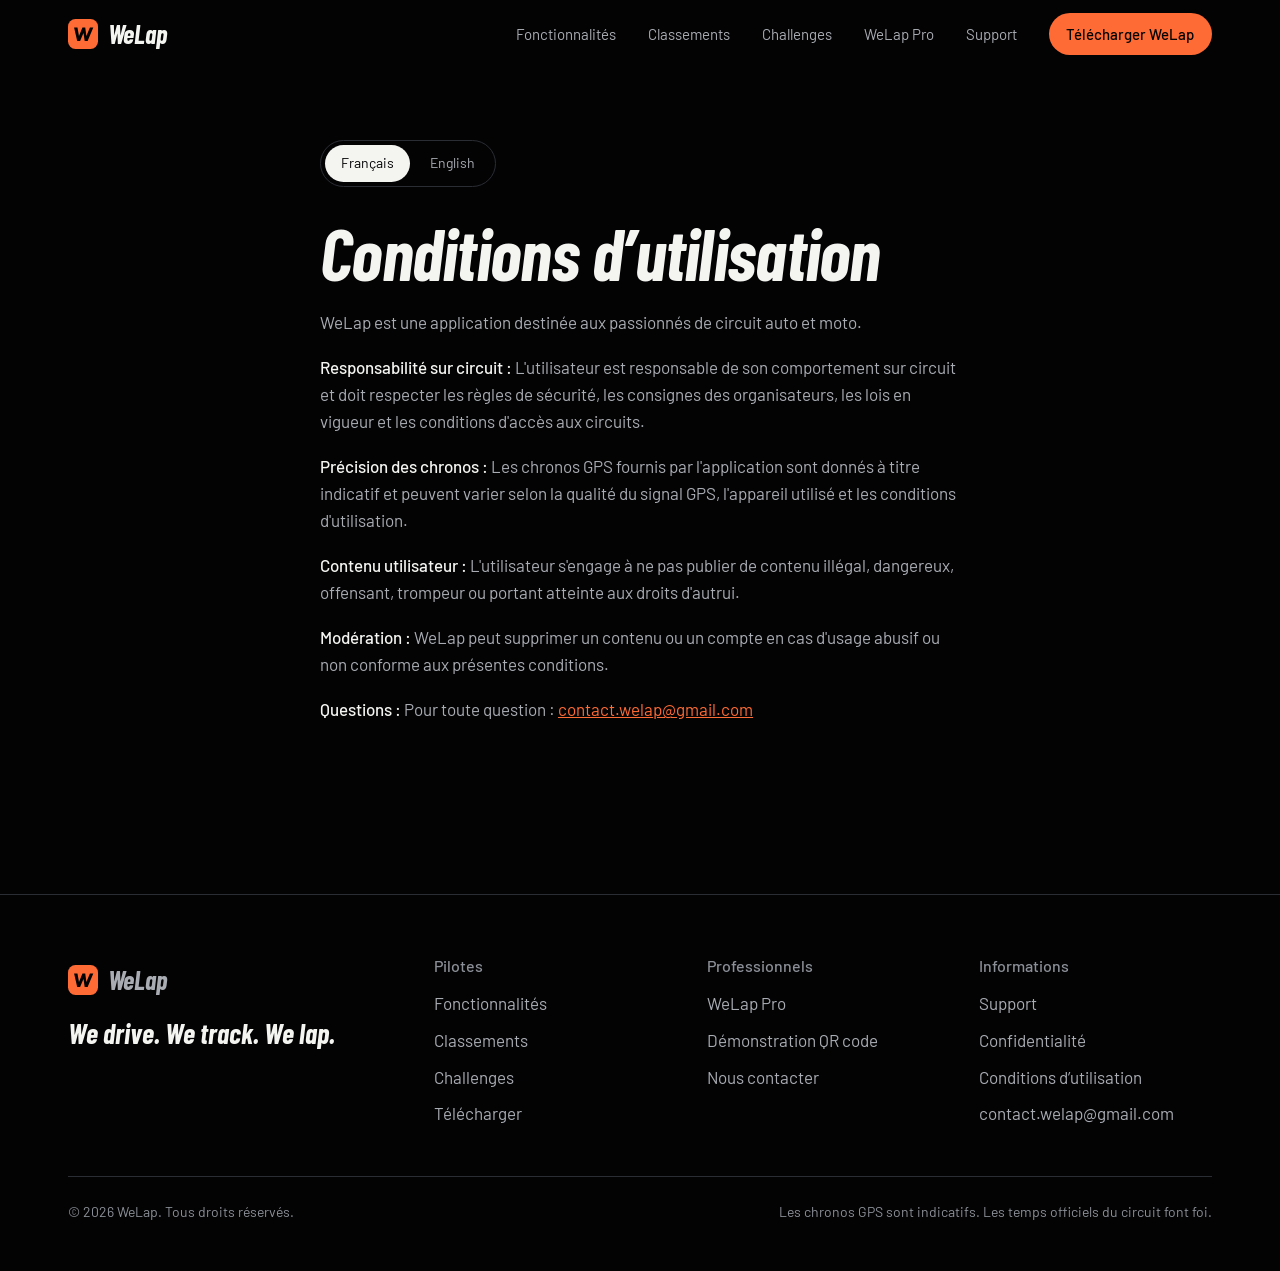
==== conditions/index.html @ 2ea68928 "Publish final WeLap website" ====
<!DOCTYPE html>
<html lang="fr">
<head>
<meta charset="utf-8">
<meta name="viewport" content="width=device-width, initial-scale=1, viewport-fit=cover">
<title>Conditions d’utilisation — WeLap</title>
<meta name="description" content="Conditions d’utilisation de l’application WeLap : responsabilité sur circuit, précision des chronos GPS, contenu utilisateur et modération.">
<link rel="canonical" href="https://welap.vercel.app/conditions/">
<meta name="theme-color" content="#030304">
<meta name="color-scheme" content="dark">
<meta name="robots" content="index, follow">
<meta property="og:type" content="website">
<meta property="og:site_name" content="WeLap">
<meta property="og:locale" content="fr_FR">
<meta property="og:title" content="Conditions d’utilisation — WeLap">
<meta property="og:description" content="Conditions d’utilisation de l’application WeLap : responsabilité sur circuit, précision des chronos GPS, contenu utilisateur et modération.">
<meta property="og:url" content="https://welap.vercel.app/conditions/">
<meta property="og:image" content="https://welap.vercel.app/assets/img/og-image.png">
<meta property="og:image:width" content="1200">
<meta property="og:image:height" content="630">
<meta property="og:image:alt" content="WeLap — Chaque tour compte.">
<meta name="twitter:card" content="summary_large_image">
<meta name="twitter:title" content="Conditions d’utilisation — WeLap">
<meta name="twitter:description" content="Conditions d’utilisation de l’application WeLap : responsabilité sur circuit, précision des chronos GPS, contenu utilisateur et modération.">
<meta name="twitter:image" content="https://welap.vercel.app/assets/img/og-image.png">
<link rel="icon" href="/favicon.svg" type="image/svg+xml">
<link rel="icon" href="/favicon-32.png" sizes="32x32" type="image/png">
<link rel="apple-touch-icon" href="/apple-touch-icon.png">
<link rel="manifest" href="/site.webmanifest">
<link rel="preload" href="/assets/fonts/BarlowCondensed-BoldItalic.woff2" as="font" type="font/woff2" crossorigin>
<link rel="preload" href="/assets/fonts/Barlow-Regular.woff2" as="font" type="font/woff2" crossorigin>
<link rel="stylesheet" href="/assets/css/site.css">
<script src="/assets/js/site.js" defer></script>

</head>
<body>
<a class="skip-link" href="#contenu">Aller au contenu</a>
<header class="nav">
  <div class="wrap nav__inner">
    <a class="logo" href="/" aria-label="WeLap, accueil"><svg viewBox="0 0 32 32" aria-hidden="true"><rect width="32" height="32" rx="8" fill="#ff6b35"/><path d="M6.5 9h3.6l1.6 9.2L15.4 9h3l1.2 9.2L23.4 9H27l-6.1 14.5h-3.1l-1.3-8.6-3.6 8.6H9.8z" fill="#030304"/></svg><span>WeLap</span></a>
    <button class="nav__toggle" type="button" aria-expanded="false" aria-controls="menu" aria-label="Ouvrir le menu"><span></span><span></span></button>
    <nav class="nav__menu" id="menu" aria-label="Navigation principale">
      <ul class="nav__links">
        <li><a href="/#fonctionnalites">Fonctionnalités</a></li>
        <li><a href="/#classements">Classements</a></li>
        <li><a href="/#challenges">Challenges</a></li>
        <li><a href="/pro/">WeLap Pro</a></li>
        <li><a href="/support/">Support</a></li>
      </ul>
      <a class="btn btn--primary nav__cta" href="/#telecharger">Télécharger WeLap</a>
    </nav>
  </div>
</header>
<main id="contenu" class="doc">
  <div class="wrap doc__inner">
    <div class="lang-switch" role="group" aria-label="Langue"><button type="button" data-set-lang="fr" aria-pressed="true">Français</button><button type="button" data-set-lang="en" aria-pressed="false">English</button></div>
    <div data-lang-block="fr">
      <h1>Conditions d’utilisation</h1>
      
      <p>WeLap est une application destinée aux passionnés de circuit auto et moto.</p>

                    <p><strong>Responsabilité sur circuit :</strong> L'utilisateur est responsable de son comportement sur circuit et doit respecter les règles de sécurité, les consignes des organisateurs, les lois en vigueur et les conditions d'accès aux circuits.</p>

                    <p><strong>Précision des chronos :</strong> Les chronos GPS fournis par l'application sont donnés à titre indicatif et peuvent varier selon la qualité du signal GPS, l'appareil utilisé et les conditions d'utilisation.</p>

                    <p><strong>Contenu utilisateur :</strong> L'utilisateur s'engage à ne pas publier de contenu illégal, dangereux, offensant, trompeur ou portant atteinte aux droits d'autrui.</p>

                    <p><strong>Modération :</strong> WeLap peut supprimer un contenu ou un compte en cas d'usage abusif ou non conforme aux présentes conditions.</p>

                    <p><strong>Questions :</strong> Pour toute question : <a href="mailto:contact.welap@gmail.com">contact.welap@gmail.com</a></p>
    </div>
    <div data-lang-block="en" hidden lang="en">
      <h1>Terms of Service</h1>
      
      <p>WeLap is a mobile application designed for car and motorcycle circuit enthusiasts.</p>

                    <h2>User Responsibility</h2>
                    <p><strong>Circuit Safety:</strong> You are solely responsible for your behavior at circuits and events. You must comply with all safety regulations, follow circuit officials' instructions, operate your vehicle safely and responsibly, comply with applicable laws, and respect each circuit's terms and conditions.</p>

                    <h2>GPS Lap Times Disclaimer</h2>
                    <p><strong>GPS Accuracy:</strong> GPS lap times provided by WeLap are for informational purposes only. Lap times may vary due to GPS signal quality, device differences, environmental factors, and app settings. WeLap does not guarantee accuracy. Official circuit times take precedence over WeLap recordings.</p>

                    <h2>User-Generated Content</h2>
                    <p>You are responsible for all content you upload, share, or post through WeLap. You agree not to post illegal, dangerous, offensive, misleading, or infringing content. When you post content, you grant WeLap a license to use, display, and distribute that content within the App.</p>

                    <h2>Content Moderation</h2>
                    <p>WeLap reserves the right to monitor, review, moderate, delete, or restrict access to user-generated content at any time without prior notice.</p>

                    <h2>Account Suspension and Termination</h2>
                    <p>We may suspend or terminate your account if you violate these Terms, engage in abusive behavior, post inappropriate content, attempt unauthorized access, or use the App fraudulently.</p>

                    <h2>Limitation of Liability</h2>
                    <p>To the fullest extent permitted by law, WeLap shall not be liable for injuries, accidents, damages from app use, circuit activities, loss of data, service interruptions, or technical failures.</p>

                    <h2>Changes to Terms</h2>
                    <p>We may update these Terms at any time. Continued use of the App signifies acceptance of new terms.</p>

                    <h2>Contact</h2>
                    <p>For questions about these Terms, contact us at <a href="mailto:contact.welap@gmail.com">contact.welap@gmail.com</a></p>
                
    </div>
  </div>
</main>
<footer class="footer">
  <div class="wrap">
    <div class="footer__grid">
      <div>
        <a class="logo" href="/" aria-label="WeLap, accueil"><svg viewBox="0 0 32 32" aria-hidden="true"><rect width="32" height="32" rx="8" fill="#ff6b35"/><path d="M6.5 9h3.6l1.6 9.2L15.4 9h3l1.2 9.2L23.4 9H27l-6.1 14.5h-3.1l-1.3-8.6-3.6 8.6H9.8z" fill="#030304"/></svg><span>WeLap</span></a>
        <p class="footer__motto">We drive. We track. We lap.</p>
      </div>
      <div>
        <h2>Pilotes</h2>
        <ul>
          <li><a href="/#fonctionnalites">Fonctionnalités</a></li>
          <li><a href="/#classements">Classements</a></li>
          <li><a href="/#challenges">Challenges</a></li>
          <li><a href="/#telecharger">Télécharger</a></li>
        </ul>
      </div>
      <div>
        <h2>Professionnels</h2>
        <ul>
          <li><a href="/pro/">WeLap Pro</a></li>
          <li><a href="/pro/#demo">Démonstration QR code</a></li>
          <li><a href="mailto:contact.welap@gmail.com?subject=WeLap%20Pro">Nous contacter</a></li>
        </ul>
      </div>
      <div>
        <h2>Informations</h2>
        <ul>
          <li><a href="/support/">Support</a></li>
          <li><a href="/confidentialite/">Confidentialité</a></li>
          <li><a href="/conditions/">Conditions d’utilisation</a></li>
          <li><a href="mailto:contact.welap@gmail.com">contact.welap@gmail.com</a></li>
        </ul>
      </div>
    </div>
    <div class="footer__bottom small">
      <span>© <span data-year>2026</span> WeLap. Tous droits réservés.</span>
      <span>Les chronos GPS sont indicatifs. Les temps officiels du circuit font foi.</span>
    </div>
  </div>
</footer>
</body>
</html>
---- assets/css/site.css ----
/* ==========================================================================
   WeLap — design system
   Palette : asphalte / anthracite / orange WeLap / blanc
   Typo    : Barlow Condensed (titres, données) + Barlow (texte)
   ========================================================================== */

@font-face { font-family: "Barlow Condensed"; src: url("/assets/fonts/BarlowCondensed-BoldItalic.woff2") format("woff2"); font-weight: 700; font-style: italic; font-display: swap; }
@font-face { font-family: "Barlow Condensed"; src: url("/assets/fonts/BarlowCondensed-SemiBold.woff2") format("woff2"); font-weight: 600; font-style: normal; font-display: swap; }
@font-face { font-family: "Barlow"; src: url("/assets/fonts/Barlow-Regular.woff2") format("woff2"); font-weight: 400; font-style: normal; font-display: swap; }
@font-face { font-family: "Barlow"; src: url("/assets/fonts/Barlow-Medium.woff2") format("woff2"); font-weight: 500; font-style: normal; font-display: swap; }

:root {
  /* Couleurs */
  --c-black: #030304;
  --c-anthracite: #121316;
  --c-graphite: #1b1d21;
  --c-line: #2a2d33;
  --c-orange: #ff6b35;
  --c-orange-soft: rgba(255, 107, 53, 0.14);
  --c-orange-glow: rgba(255, 107, 53, 0.35);
  --c-white: #f4f4f1;
  --c-grey: #a9acb3;
  --c-grey-2: #8b8f97;
  --c-green: #3ddc84;

  /* Typo */
  --f-display: "Barlow Condensed", "Arial Narrow", "Helvetica Neue", Arial, sans-serif;
  --f-body: "Barlow", -apple-system, BlinkMacSystemFont, "Segoe UI", Roboto, sans-serif;

  --t-hero: clamp(3.4rem, 8.6vw, 7.25rem);
  --t-h2: clamp(2.5rem, 6.5vw, 5rem);
  --t-h3: clamp(1.5rem, 2.6vw, 2rem);
  --t-lead: clamp(1.125rem, 1.6vw, 1.375rem);
  --t-body: 1.0625rem;
  --t-small: 0.875rem;

  /* Espacements */
  --gutter: clamp(1.25rem, 4vw, 3rem);
  --section-y: clamp(5rem, 12vw, 10rem);
  --max: 1240px;
  --measure: 38rem;

  /* Formes */
  --r-sm: 6px;
  --r-md: 14px;
  --r-lg: 28px;
  --r-phone: 44px;

  --ease-out: cubic-bezier(0.16, 1, 0.3, 1);
  --nav-h: 68px;
}

/* ---------- Base ---------- */
*, *::before, *::after { box-sizing: border-box; }
* { margin: 0; }
html { -webkit-text-size-adjust: 100%; scroll-padding-top: calc(var(--nav-h) + 1rem); }
@media (prefers-reduced-motion: no-preference) { html { scroll-behavior: smooth; } }
body {
  background: var(--c-black);
  color: var(--c-white);
  font-family: var(--f-body);
  font-size: var(--t-body);
  line-height: 1.6;
  -webkit-font-smoothing: antialiased;
  overflow-x: hidden;
  text-rendering: optimizeLegibility;
}
img, svg { display: block; max-width: 100%; }
a { color: inherit; }
button { font: inherit; color: inherit; background: none; border: 0; cursor: pointer; }
:focus-visible { outline: 2px solid var(--c-orange); outline-offset: 3px; border-radius: 4px; }
::selection { background: var(--c-orange); color: var(--c-black); }

.skip-link {
  position: absolute; left: 1rem; top: -4rem; z-index: 200;
  background: var(--c-orange); color: var(--c-black); padding: .75rem 1rem; border-radius: var(--r-sm);
  font-weight: 500; text-decoration: none;
}
.skip-link:focus { top: 1rem; }
.sr-only { position: absolute; width: 1px; height: 1px; padding: 0; margin: -1px; overflow: hidden; clip: rect(0,0,0,0); white-space: nowrap; border: 0; }

.wrap { width: 100%; max-width: var(--max); margin-inline: auto; padding-inline: var(--gutter); }
.section { padding-block: var(--section-y); position: relative; }
.section--tight { padding-block: calc(var(--section-y) * .6); }
.section--anth { background: var(--c-anthracite); }

/* ---------- Typographie ---------- */
.display, h1, h2 {
  font-family: var(--f-display);
  font-weight: 700;
  font-style: italic;
  line-height: .92;
  letter-spacing: -0.01em;
  text-wrap: balance;
}
h1 { font-size: var(--t-hero); }
h2 { font-size: var(--t-h2); }
h3 { font-family: var(--f-display); font-weight: 600; font-size: var(--t-h3); line-height: 1.1; letter-spacing: .005em; }
.lead { font-size: var(--t-lead); color: var(--c-grey); line-height: 1.5; max-width: var(--measure); }
.muted { color: var(--c-grey); }
.small { font-size: var(--t-small); color: var(--c-grey-2); }
.num { font-family: var(--f-display); font-weight: 600; font-variant-numeric: tabular-nums; letter-spacing: .01em; }
.orange { color: var(--c-orange); }
.section-head { max-width: 46rem; margin-bottom: clamp(2.5rem, 6vw, 4.5rem); }
.section-head h2 + .lead { margin-top: 1.5rem; }
.kicker { font-family: var(--f-display); font-weight: 600; font-size: 1.125rem; color: var(--c-orange); margin-bottom: 1rem; letter-spacing: .02em; }

/* ---------- Statuts (honnêteté produit) ---------- */
.status {
  display: inline-flex; align-items: center; gap: .45rem;
  font-size: .8125rem; font-weight: 500; line-height: 1;
  padding: .45rem .7rem; border-radius: 999px;
  border: 1px solid var(--c-line); color: var(--c-grey); background: rgba(255,255,255,.02);
  white-space: nowrap;
}
.status::before { content: ""; width: 6px; height: 6px; border-radius: 50%; background: currentColor; }
.status--live { color: var(--c-green); border-color: rgba(61,220,132,.3); }
.status--dev { color: var(--c-orange); border-color: rgba(255,107,53,.35); }
.status--concept { color: #c9b8ff; border-color: rgba(201,184,255,.3); }
.status--demo { color: var(--c-grey); }

/* ---------- Boutons ---------- */
.btn {
  display: inline-flex; align-items: center; justify-content: center; gap: .6rem;
  min-height: 52px; padding: 0 1.5rem; border-radius: 999px;
  font-weight: 500; font-size: 1rem; text-decoration: none; white-space: nowrap;
  transition: transform .25s var(--ease-out), background-color .25s, border-color .25s, color .25s;
}
.btn:active { transform: scale(.97); }
.btn--primary { background: var(--c-orange); color: var(--c-black); }
.btn--primary:hover { background: #ff8254; }
.btn--ghost { border: 1px solid rgba(244,244,241,.25); color: var(--c-white); }
.btn--ghost:hover { border-color: var(--c-white); }
.btn-row { display: flex; flex-wrap: wrap; gap: .75rem; }

/* Badges stores */
.stores { display: flex; flex-wrap: wrap; gap: .75rem; }
.store {
  display: inline-flex; align-items: center; gap: .7rem;
  min-height: 56px; padding: 0 1.25rem 0 1rem; border-radius: 14px;
  background: var(--c-white); color: var(--c-black); text-decoration: none;
  transition: transform .25s var(--ease-out), opacity .25s;
}
.store:hover { transform: translateY(-2px); }
.store svg { width: 24px; height: 24px; flex: none; }
.store span { display: flex; flex-direction: column; line-height: 1.1; }
.store small { font-size: .6875rem; opacity: .75; }
.store strong { font-size: 1.0625rem; font-weight: 500; }
.store[aria-disabled="true"] { background: transparent; color: var(--c-grey); border: 1px dashed var(--c-line); cursor: default; }
.store[aria-disabled="true"]:hover { transform: none; }

/* ---------- Navigation ---------- */
.nav {
  position: fixed; inset: 0 0 auto 0; z-index: 100; height: var(--nav-h);
  transition: background-color .35s, border-color .35s, backdrop-filter .35s;
  border-bottom: 1px solid transparent;
}
.nav.is-scrolled, .nav.is-open { background: rgba(3,3,4,.82); backdrop-filter: blur(16px) saturate(140%); -webkit-backdrop-filter: blur(16px) saturate(140%); border-bottom-color: rgba(255,255,255,.06); }
.nav__inner { height: 100%; display: flex; align-items: center; justify-content: space-between; gap: 1.5rem; }
.logo { display: inline-flex; align-items: center; gap: .6rem; text-decoration: none; font-family: var(--f-display); font-weight: 700; font-style: italic; font-size: 1.625rem; letter-spacing: -.01em; }
.logo svg { width: 30px; height: 30px; }
.nav__links { display: flex; align-items: center; gap: 2rem; list-style: none; padding: 0; }
.nav__links a { text-decoration: none; color: var(--c-grey); font-size: .9375rem; transition: color .2s; }
.nav__links a:hover, .nav__links a[aria-current="page"] { color: var(--c-white); }
.nav__cta { min-height: 42px; padding: 0 1.1rem; font-size: .9375rem; }
.nav__toggle { display: none; width: 44px; height: 44px; border-radius: 50%; position: relative; }
.nav__toggle span { position: absolute; left: 12px; right: 12px; height: 2px; background: var(--c-white); transition: transform .3s var(--ease-out), opacity .2s; }
.nav__toggle span:nth-child(1) { top: 16px; }
.nav__toggle span:nth-child(2) { top: 26px; }
.nav.is-open .nav__toggle span:nth-child(1) { transform: translateY(5px) rotate(45deg); }
.nav.is-open .nav__toggle span:nth-child(2) { transform: translateY(-5px) rotate(-45deg); }

@media (max-width: 880px) {
  .nav__toggle { display: block; }
  .nav__menu {
    position: fixed; inset: var(--nav-h) 0 0 0; background: var(--c-black);
    padding: 2rem var(--gutter) calc(2rem + env(safe-area-inset-bottom));
    display: flex; flex-direction: column; justify-content: space-between;
    opacity: 0; visibility: hidden; transform: translateY(-8px);
    transition: opacity .3s, transform .3s var(--ease-out), visibility 0s .3s;
  }
  .nav.is-open .nav__menu { opacity: 1; visibility: visible; transform: none; transition: opacity .3s, transform .3s var(--ease-out); }
  .nav__links { flex-direction: column; align-items: flex-start; gap: .25rem; }
  .nav__links a { font-family: var(--f-display); font-weight: 700; font-style: italic; font-size: 2.75rem; color: var(--c-white); line-height: 1.2; }
  .nav__cta { width: 100%; min-height: 56px; font-size: 1.0625rem; }
  body.menu-open { overflow: hidden; }
}
@media (min-width: 881px) {
  .nav__menu { display: flex; align-items: center; gap: 2rem; }
}

/* ---------- Reveal (activé uniquement avec JS + mouvement autorisé) ---------- */
.motion [data-reveal] { opacity: 0; transform: translateY(28px); transition: opacity .9s var(--ease-out), transform .9s var(--ease-out); }
.motion [data-reveal].is-in { opacity: 1; transform: none; }

/* ==========================================================================
   Téléphone (mockup UI construit en CSS)
   ========================================================================== */
.phone {
  --pw: 300px;
  width: var(--pw); aspect-ratio: 9 / 19.3;
  border-radius: var(--r-phone); padding: 10px;
  background: linear-gradient(145deg, #2c2e33, #0d0e10 40%, #1d1f23);
  box-shadow: 0 0 0 1px rgba(255,255,255,.08) inset, 0 40px 80px -20px rgba(0,0,0,.9), 0 0 120px -40px var(--c-orange-glow);
  position: relative; flex: none;
}
.phone::before { /* îlot */
  content: ""; position: absolute; top: 20px; left: 50%; width: 90px; height: 26px; margin-left: -45px;
  background: #000; border-radius: 20px; z-index: 3;
}
.phone__screen {
  position: relative; width: 100%; height: 100%; border-radius: calc(var(--r-phone) - 10px);
  background: #08090b; overflow: hidden; isolation: isolate;
}
.screen {
  position: absolute; inset: 0; padding: 58px 18px 20px; display: flex; flex-direction: column; gap: 12px;
  font-size: 13px; line-height: 1.35;
}
.phone .screen { transition: opacity .5s var(--ease-out), transform .6s var(--ease-out); }
.phone .screen:not(.is-active) { opacity: 0; transform: translateY(14px) scale(.98); pointer-events: none; }
.screen__title { font-family: var(--f-display); font-weight: 700; font-style: italic; font-size: 26px; line-height: 1; }
.screen__sub { color: var(--c-grey-2); font-size: 12px; }
.ui-card { background: var(--c-graphite); border-radius: 14px; padding: 12px 14px; }
.ui-row { display: flex; align-items: center; justify-content: space-between; gap: 8px; }
.ui-label { color: var(--c-grey-2); font-size: 11px; }
.ui-big { font-family: var(--f-display); font-weight: 600; font-variant-numeric: tabular-nums; font-size: 44px; line-height: 1; letter-spacing: -.01em; }
.ui-mid { font-family: var(--f-display); font-weight: 600; font-variant-numeric: tabular-nums; font-size: 22px; line-height: 1; }
.ui-delta--neg { color: var(--c-green); }
.ui-delta--pos { color: #ff5b5b; }
.ui-list { display: flex; flex-direction: column; gap: 2px; }
.ui-list li { list-style: none; display: grid; grid-template-columns: 28px 1fr auto; align-items: center; gap: 8px; padding: 8px 4px; border-bottom: 1px solid rgba(255,255,255,.05); font-variant-numeric: tabular-nums; }
.ui-list li.is-me { background: var(--c-orange-soft); border-radius: 8px; border-bottom-color: transparent; }
.ui-list .pos { font-family: var(--f-display); font-weight: 600; color: var(--c-grey-2); }
.ui-list .t { font-family: var(--f-display); font-weight: 600; font-size: 15px; }
.ui-tabs { display: flex; gap: 4px; background: var(--c-graphite); border-radius: 10px; padding: 3px; }
.ui-tabs button { flex: 1; font-size: 11px; padding: 6px 0; border-radius: 8px; color: var(--c-grey); transition: background-color .2s, color .2s; }
.ui-tabs button[aria-pressed="true"] { background: var(--c-white); color: var(--c-black); }
.ui-seg { display: inline-flex; gap: 4px; }
.ui-seg button { font-size: 11px; padding: 4px 10px; border-radius: 999px; border: 1px solid var(--c-line); color: var(--c-grey); }
.ui-seg button[aria-pressed="true"] { border-color: var(--c-orange); color: var(--c-orange); }
.ui-pill { display: inline-flex; font-size: 10.5px; padding: 3px 8px; border-radius: 999px; background: var(--c-orange-soft); color: var(--c-orange); }
.ui-bar { height: 6px; border-radius: 3px; background: var(--c-line); overflow: hidden; }
.ui-bar i { display: block; height: 100%; background: var(--c-orange); border-radius: inherit; }
.ui-tabbar { margin-top: auto; display: flex; justify-content: space-around; padding-top: 10px; border-top: 1px solid rgba(255,255,255,.06); }
.ui-tabbar i { width: 22px; height: 4px; border-radius: 2px; background: var(--c-line); }
.ui-tabbar i.on { background: var(--c-orange); }
.ui-toast {
  position: absolute; left: 14px; right: 14px; top: 56px; z-index: 4;
  background: rgba(27,29,33,.92); backdrop-filter: blur(10px); -webkit-backdrop-filter: blur(10px);
  border: 1px solid rgba(255,107,53,.4); border-radius: 14px; padding: 10px 12px;
  display: flex; gap: 10px; align-items: center; font-size: 12px;
  transform: translateY(-140%); opacity: 0; transition: transform .6s var(--ease-out), opacity .4s;
}
.ui-toast.is-shown { transform: none; opacity: 1; }
.ui-toast b { display: block; font-weight: 500; font-size: 12.5px; }
.ui-dot { width: 28px; height: 28px; border-radius: 8px; background: var(--c-orange); flex: none; display: grid; place-items: center; color: var(--c-black); font-family: var(--f-display); font-weight: 700; font-style: italic; }
.ui-avatar { width: 30px; height: 30px; border-radius: 50%; background: linear-gradient(135deg, #3a3d44, #1b1d21); flex: none; display: grid; place-items: center; font-size: 11px; color: var(--c-grey); }
.ui-mini-track { width: 100%; height: 88px; }

/* ==========================================================================
   HERO (home)
   ========================================================================== */
.hero {
  position: relative; min-height: 100svh; padding-top: calc(var(--nav-h) + clamp(2rem, 6vh, 4rem)); padding-bottom: clamp(3rem, 8vh, 5rem);
  display: flex; align-items: center; overflow: hidden;
}
.hero::after { /* halo */
  content: ""; position: absolute; width: 900px; height: 900px; right: -300px; top: -200px; z-index: 0;
  background: radial-gradient(closest-side, rgba(255,107,53,.16), transparent 70%); pointer-events: none;
}
.hero__grid { position: relative; z-index: 1; display: grid; grid-template-columns: minmax(0, 1.05fr) minmax(0, 1fr); gap: clamp(2rem, 5vw, 4rem); align-items: center; }
.hero__copy h1 { margin-bottom: 1.5rem; }
.hero__tagline { font-family: var(--f-display); font-weight: 600; font-size: clamp(1.5rem, 3vw, 2.25rem); line-height: 1.1; margin-bottom: 1.25rem; }
.hero__copy .lead { margin-bottom: 2.25rem; }
.hero__actions { display: flex; flex-direction: column; gap: 1.25rem; align-items: flex-start; }

.hero__visual { position: relative; width: 100%; max-width: 640px; aspect-ratio: 1 / .92; justify-self: end; perspective: 1400px; }
.track { position: absolute; left: -2%; top: 2%; width: 70%; height: 64%; }
.track__base { fill: none; stroke: #1f2126; stroke-width: 22; stroke-linecap: round; stroke-linejoin: round; }
.track__line { fill: none; stroke: rgba(244,244,241,.5); stroke-width: 1.5; stroke-dasharray: 4 7; }
.track__trail { fill: none; stroke: var(--c-orange); stroke-width: 4; stroke-linecap: round; filter: drop-shadow(0 0 8px rgba(255,107,53,.8)); }
.track__car { fill: var(--c-white); filter: drop-shadow(0 0 10px rgba(255,255,255,.9)); }
.track__sector { stroke: var(--c-grey-2); stroke-width: 2; }
.track__sector-label { font-family: var(--f-display); font-weight: 600; font-size: 16px; fill: var(--c-grey-2); }
.track__finish { stroke: var(--c-white); stroke-width: 4; stroke-dasharray: 3 3; }

.timing {
  position: absolute; left: 0; bottom: 0; z-index: 2; width: 62%;
  background: rgba(18,19,22,.8); backdrop-filter: blur(14px); -webkit-backdrop-filter: blur(14px);
  border: 1px solid rgba(255,255,255,.07); border-radius: var(--r-md); padding: 1rem 1.1rem;
}
.timing__now { font-family: var(--f-display); font-weight: 600; font-variant-numeric: tabular-nums; font-size: 2.75rem; line-height: 1; margin: .35rem 0 .75rem; }
.timing__sectors { display: grid; grid-template-columns: repeat(3, 1fr); gap: 6px; }
.timing__sectors div { background: var(--c-graphite); border-radius: 8px; padding: 6px 8px; font-variant-numeric: tabular-nums; min-height: 46px; }
.timing__sectors span { display: block; font-size: 11px; color: var(--c-grey-2); }
.timing__sectors b { font-family: var(--f-display); font-weight: 600; font-size: 1.0625rem; opacity: 0; transition: opacity .3s; }
.timing__sectors b.is-set { opacity: 1; }
.timing__sectors b.is-best { color: var(--c-orange); }
.timing__meta { display: flex; justify-content: space-between; margin-top: .75rem; font-size: .8125rem; color: var(--c-grey); font-variant-numeric: tabular-nums; }

.hero__phone { position: absolute; right: 0; top: 10%; z-index: 3; transform-style: preserve-3d; transform: rotateY(-16deg) rotateX(6deg) rotateZ(1deg); transition: transform .8s var(--ease-out); }
.hero__phone .phone { --pw: 210px; }

@media (max-width: 960px) {
  .hero { align-items: flex-start; min-height: auto; padding-top: calc(var(--nav-h) + 1.5rem); }
  .hero__grid { display: flex; flex-direction: column; align-items: stretch; gap: 0; }
  .hero__copy { display: contents; }
  .hero__copy h1 { order: 1; margin-bottom: .75rem; }
  .hero__tagline { order: 2; margin-bottom: 1rem; }
  .hero__visual { order: 3; justify-self: auto; max-width: 560px; width: 100%; aspect-ratio: auto; margin: 0 auto 1.75rem; display: flex; flex-direction: column; gap: .75rem; }
  .hero__copy .lead { order: 4; margin-bottom: 1.75rem; }
  .hero__actions { order: 5; width: 100%; }
  .track { position: relative; width: 100%; height: auto; aspect-ratio: 540 / 400; }
  .timing { position: relative; width: 100%; padding: .85rem 1rem; display: grid; grid-template-columns: auto 1fr; column-gap: 1rem; align-items: center; }
  .timing > .ui-row { grid-column: 1 / -1; }
  .timing__now { font-size: 2.25rem; margin: .35rem 0 0; }
  .timing__meta { grid-column: 1 / -1; margin-top: .6rem; }
  .timing__sectors { margin-top: .35rem; }
  .hero__phone { display: none; }
  .hero__actions .btn-row .btn { flex: 1 1 100%; }
  .stores { display: grid; grid-template-columns: 1fr 1fr; width: 100%; }
  .store { padding: 0 .75rem; gap: .5rem; min-height: 54px; }
  .store strong { font-size: .9375rem; }
  .store small { font-size: .625rem; }
}
@media (max-width: 360px) { .timing { grid-template-columns: 1fr; } }

/* ==========================================================================
   Parcours produit (scroll story)
   ========================================================================== */
.tour { display: grid; grid-template-columns: minmax(0, 1fr) auto; gap: clamp(2rem, 6vw, 6rem); }
.tour__steps { display: flex; flex-direction: column; }
.tour__step { min-height: 78vh; display: flex; flex-direction: column; justify-content: center; padding-block: 3rem; }
.tour__step h3 { font-size: clamp(2rem, 4.2vw, 3.25rem); font-style: italic; font-weight: 700; margin: .5rem 0 1rem; }
.tour__step p { color: var(--c-grey); max-width: 30rem; font-size: 1.125rem; }
.tour__step ul { list-style: none; padding: 0; margin-top: 1.25rem; display: flex; flex-wrap: wrap; gap: .5rem; }
.tour__step ul li { font-size: .875rem; padding: .4rem .75rem; border: 1px solid var(--c-line); border-radius: 999px; color: var(--c-grey); }
.tour__step-num { font-family: var(--f-display); font-weight: 600; color: var(--c-grey-2); font-variant-numeric: tabular-nums; transition: color .3s; }
.tour__step.is-active .tour__step-num { color: var(--c-orange); }
.tour__stage { position: sticky; top: calc(50vh - 310px); height: 620px; align-self: start; display: flex; align-items: center; }
.tour__stage .phone { --pw: 300px; }
.tour__inline { display: none; }

@media (max-width: 880px) {
  .tour { grid-template-columns: 1fr; }
  .tour__stage { display: none; }
  .tour__step { min-height: 0; padding-block: 2.5rem; border-top: 1px solid var(--c-line); }
  .tour__inline { display: flex; justify-content: center; margin-top: 2rem; }
  .tour__inline .phone { --pw: min(290px, 78vw); }
  .tour__inline .phone .screen { opacity: 1; transform: none; }
}

/* ==========================================================================
   Convergence : un seul profil
   ========================================================================== */
.converge { display: grid; grid-template-columns: minmax(0, .9fr) minmax(0, 1.1fr); gap: clamp(2rem, 6vw, 5rem); align-items: center; }
.converge__svg { width: 100%; height: auto; overflow: visible; }
.converge__path { fill: none; stroke: var(--c-line); stroke-width: 1.5; }
.converge__path.is-live { stroke: rgba(255,107,53,.55); }
.converge__pulse { fill: var(--c-orange); }
.converge__node rect { fill: var(--c-anthracite); stroke: var(--c-line); }
.converge__node text { fill: var(--c-white); font-family: var(--f-body); font-size: 15px; }
.converge__node .st { font-size: 12px; fill: var(--c-grey-2); }
.converge__node.is-live rect { stroke: rgba(61,220,132,.5); }
.converge__node.is-live .st { fill: var(--c-green); }
.converge__core circle { fill: var(--c-orange); }
.converge__core text { fill: var(--c-black); font-family: var(--f-display); font-weight: 700; font-style: italic; font-size: 30px; }
.converge__ring { fill: none; stroke: var(--c-orange); stroke-opacity: .35; transform-origin: center; transform-box: fill-box; }
.motion .converge__ring { animation: ring 3s var(--ease-out) infinite; }
@keyframes ring { from { transform: scale(1); opacity: .9; } to { transform: scale(1.8); opacity: 0; } }
.legend { display: flex; flex-wrap: wrap; gap: .75rem; margin-top: 2rem; }

@media (max-width: 880px) { .converge { grid-template-columns: 1fr; } }

/* ==========================================================================
   Challenges
   ========================================================================== */
.challenge { display: grid; grid-template-columns: minmax(0, 1fr) minmax(0, 1fr); gap: clamp(2rem, 6vw, 5rem); align-items: center; }
.challenge__card {
  background: linear-gradient(160deg, #1b1d21, #0c0d0f); border: 1px solid var(--c-line); border-radius: var(--r-lg);
  padding: clamp(1.5rem, 3vw, 2.25rem); position: relative; overflow: hidden;
}
.challenge__card::before { content: ""; position: absolute; inset: -40% -40% auto auto; width: 70%; aspect-ratio: 1; background: radial-gradient(closest-side, rgba(255,107,53,.22), transparent); }
.challenge__goal { font-family: var(--f-display); font-weight: 700; font-style: italic; font-size: clamp(2.5rem, 6vw, 4rem); line-height: 1; margin: .75rem 0 .25rem; }
.challenge__clock { display: flex; gap: 1rem; margin: 1.5rem 0; }
.challenge__clock div { text-align: left; }
.challenge__clock b { display: block; font-family: var(--f-display); font-weight: 600; font-size: 2rem; line-height: 1; font-variant-numeric: tabular-nums; }
.challenge__clock span { font-size: .75rem; color: var(--c-grey-2); }
.challenge__ideas { display: grid; grid-template-columns: 1fr 1fr; gap: 1px; background: var(--c-line); border: 1px solid var(--c-line); border-radius: var(--r-md); overflow: hidden; margin-top: 2rem; }
.challenge__ideas div { background: var(--c-black); padding: 1.1rem 1.2rem; }
.challenge__ideas b { display: block; font-family: var(--f-display); font-weight: 600; font-size: 1.25rem; }
.challenge__ideas span { font-size: .875rem; color: var(--c-grey); }
@media (max-width: 880px) { .challenge { grid-template-columns: 1fr; } }

/* ==========================================================================
   Boucle (rétention / physique-digital)
   ========================================================================== */
.loop { display: grid; grid-template-columns: minmax(0, 1fr) minmax(0, 1fr); gap: clamp(2rem, 6vw, 5rem); align-items: center; }
.loop__svg { width: 100%; max-width: 520px; margin-inline: auto; overflow: visible; }
.loop__ring { fill: none; stroke: var(--c-line); stroke-width: 2; }
.loop__progress { fill: none; stroke: var(--c-orange); stroke-width: 3; stroke-linecap: round; }
.loop__half { font-family: var(--f-display); font-weight: 600; font-size: 14px; fill: var(--c-grey-2); }
.loop__node circle { fill: var(--c-black); stroke: var(--c-line); stroke-width: 2; transition: stroke .3s, fill .3s; }
.loop__node text { font-family: var(--f-display); font-weight: 600; font-size: 20px; fill: var(--c-grey); transition: fill .3s; }
.loop__node .n { font-size: 16px; fill: var(--c-grey-2); }
.loop__node.is-active circle { stroke: var(--c-orange); fill: var(--c-orange); }
.loop__node.is-active .n { fill: var(--c-black); }
.loop__node.is-active text:not(.n) { fill: var(--c-white); }
.loop__center-title { font-family: var(--f-display); font-weight: 700; font-style: italic; font-size: 34px; fill: var(--c-white); }
.loop__center-sub { font-size: 14px; fill: var(--c-grey); font-family: var(--f-body); }
.loop__list { list-style: none; padding: 0; display: flex; flex-direction: column; gap: .25rem; counter-reset: loop; }
.loop__list li { padding: 1rem 0 1rem 3rem; position: relative; border-top: 1px solid var(--c-line); color: var(--c-grey); transition: color .3s; }
.loop__list li::before { counter-increment: loop; content: counter(loop); position: absolute; left: 0; top: 1rem; font-family: var(--f-display); font-weight: 600; font-size: 1.25rem; color: var(--c-grey-2); }
.loop__list li b { display: block; font-family: var(--f-display); font-weight: 600; font-size: 1.5rem; color: var(--c-white); line-height: 1.1; margin-bottom: .2rem; }
.loop__list li.is-active::before { color: var(--c-orange); }
.loop__list li.is-active { color: var(--c-white); }
@media (max-width: 880px) { .loop { grid-template-columns: 1fr; } .loop__svg { max-width: 380px; } }

/* ==========================================================================
   Bloc Pro (teaser home) / CTA final
   ========================================================================== */
.pro-teaser { position: relative; border-radius: var(--r-lg); overflow: hidden; background: var(--c-anthracite); border: 1px solid var(--c-line); padding: clamp(2rem, 6vw, 5rem); display: grid; grid-template-columns: minmax(0, 1.2fr) minmax(0, 1fr); gap: 3rem; align-items: center; }
.pro-teaser::before { content: ""; position: absolute; inset: auto -10% -60% auto; width: 60%; aspect-ratio: 1; background: radial-gradient(closest-side, rgba(255,107,53,.25), transparent); }
.pro-teaser > * { position: relative; }
.pro-teaser h2 { margin: 1rem 0 1.25rem; }
.flow { list-style: none; padding: 0; display: flex; flex-direction: column; gap: .5rem; }
.flow li { display: flex; align-items: center; gap: 1rem; padding: .9rem 1.1rem; background: rgba(3,3,4,.55); border: 1px solid var(--c-line); border-radius: var(--r-md); }
.flow li b { font-family: var(--f-display); font-weight: 600; font-size: 1.25rem; color: var(--c-orange); width: 1.5rem; }
.flow li span { color: var(--c-grey); }
.flow li strong { color: var(--c-white); font-weight: 500; }
@media (max-width: 880px) { .pro-teaser { grid-template-columns: 1fr; } }

.split { display: grid; grid-template-columns: 1fr 1fr; gap: 1px; background: var(--c-line); border: 1px solid var(--c-line); border-radius: var(--r-lg); overflow: hidden; }
.split > div { background: var(--c-black); padding: clamp(2rem, 5vw, 4rem); display: flex; flex-direction: column; gap: 1.25rem; align-items: flex-start; }
.split h2 { font-size: clamp(2.25rem, 5vw, 3.75rem); }
.split .who { font-family: var(--f-display); font-weight: 600; font-size: 1.125rem; color: var(--c-orange); }
.split > div:last-child { background: var(--c-anthracite); }
@media (max-width: 880px) { .split { grid-template-columns: 1fr; } }

/* ---------- FAQ ---------- */
.faq { max-width: 52rem; }
.faq details { border-top: 1px solid var(--c-line); }
.faq details:last-child { border-bottom: 1px solid var(--c-line); }
.faq summary { list-style: none; cursor: pointer; padding: 1.4rem 2.5rem 1.4rem 0; position: relative; font-family: var(--f-display); font-weight: 600; font-size: clamp(1.25rem, 2.2vw, 1.5rem); line-height: 1.2; }
.faq summary::-webkit-details-marker { display: none; }
.faq summary::after { content: ""; position: absolute; right: .25rem; top: 50%; width: 14px; height: 14px; margin-top: -9px; border-right: 2px solid var(--c-orange); border-bottom: 2px solid var(--c-orange); transform: rotate(45deg); transition: transform .3s var(--ease-out); }
.faq details[open] summary::after { transform: rotate(-135deg); margin-top: -3px; }
.faq details p { color: var(--c-grey); padding-bottom: 1.5rem; max-width: 44rem; }

/* ---------- Footer ---------- */
.footer { border-top: 1px solid var(--c-line); padding: 4rem 0 calc(3rem + env(safe-area-inset-bottom)); }
.footer__grid { display: grid; grid-template-columns: 1.4fr repeat(3, 1fr); gap: 2.5rem; }
.footer h2 { font-size: 1rem; font-style: normal; font-family: var(--f-body); font-weight: 500; color: var(--c-grey-2); margin-bottom: 1rem; letter-spacing: 0; }
.footer ul { list-style: none; padding: 0; display: flex; flex-direction: column; gap: .6rem; }
.footer a { text-decoration: none; color: var(--c-grey); transition: color .2s; }
.footer a:hover { color: var(--c-white); }
.footer__motto { font-family: var(--f-display); font-weight: 700; font-style: italic; font-size: 1.75rem; line-height: 1.1; margin-top: 1rem; }
.footer__bottom { margin-top: 3rem; padding-top: 1.5rem; border-top: 1px solid var(--c-line); display: flex; justify-content: space-between; flex-wrap: wrap; gap: 1rem; }
@media (max-width: 880px) { .footer__grid { grid-template-columns: 1fr 1fr; } .footer__grid > :first-child { grid-column: 1 / -1; } }

/* ==========================================================================
   PAGE PRO
   ========================================================================== */
.pro-hero { position: relative; padding-top: calc(var(--nav-h) + clamp(3rem, 10vh, 7rem)); padding-bottom: clamp(4rem, 10vh, 7rem); overflow: hidden; }
.pro-hero h1 { font-size: clamp(3rem, 9vw, 7.25rem); max-width: 14ch; margin: 1.5rem 0 1.75rem; }
.pro-hero .lead { margin-bottom: 2.5rem; }
.pro-hero__lines { position: absolute; inset: 0; z-index: -1; opacity: .5; pointer-events: none; }
.pro-hero__lines path { fill: none; stroke: var(--c-line); stroke-width: 1.2; }
.pro-hero__lines path.o { stroke: rgba(255,107,53,.5); stroke-width: 2; }

.problem { display: grid; grid-template-columns: minmax(0, 1fr) minmax(0, 1fr); gap: clamp(2rem, 6vw, 5rem); align-items: center; }
.sheet { position: relative; background: #e9e8e3; color: #1b1d21; border-radius: 6px; padding: 1.5rem; max-width: 380px; font-variant-numeric: tabular-nums; box-shadow: 0 30px 60px -20px rgba(0,0,0,.8); transform: rotate(-3deg); }
.sheet h3 { font-size: 1.25rem; margin-bottom: .75rem; }
.sheet table { width: 100%; border-collapse: collapse; font-size: .9375rem; }
.sheet td { padding: .35rem 0; border-bottom: 1px dotted #9a9a94; }
.sheet td:last-child { text-align: right; font-family: var(--f-display); font-weight: 600; }
.motion .sheet.is-in { animation: fade-sheet 5s 1s var(--ease-out) forwards; }
@keyframes fade-sheet { 60% { opacity: 1; filter: none; } 100% { opacity: .18; filter: blur(2px); transform: rotate(-6deg) translateY(30px); } }
.sheet__caption { margin-top: 2rem; font-size: .9375rem; color: var(--c-grey-2); }
@media (max-width: 880px) { .problem { grid-template-columns: 1fr; } }

.steps { list-style: none; padding: 0; display: grid; grid-template-columns: repeat(5, 1fr); gap: 1px; background: var(--c-line); border: 1px solid var(--c-line); border-radius: var(--r-lg); overflow: hidden; }
.steps li { background: var(--c-black); padding: 1.75rem 1.4rem 2rem; min-height: 220px; display: flex; flex-direction: column; gap: .75rem; }
.steps li b { font-family: var(--f-display); font-weight: 600; font-size: 1rem; color: var(--c-orange); }
.steps li h3 { font-style: italic; font-weight: 700; font-size: 2rem; }
.steps li p { color: var(--c-grey); font-size: .9375rem; }
@media (max-width: 960px) { .steps { grid-template-columns: 1fr; } .steps li { min-height: 0; } }

/* Démo QR */
.demo { display: grid; grid-template-columns: minmax(0, 1fr) auto; gap: clamp(2rem, 5vw, 4rem); align-items: center; background: var(--c-anthracite); border: 1px solid var(--c-line); border-radius: var(--r-lg); padding: clamp(1.5rem, 4vw, 3.5rem); position: relative; overflow: hidden; }
.demo__board { background: #000; border: 1px solid var(--c-line); border-radius: var(--r-md); padding: 1.25rem; font-variant-numeric: tabular-nums; }
.demo__board-head { display: flex; justify-content: space-between; align-items: baseline; margin-bottom: 1rem; }
.demo__board-head b { font-family: var(--f-display); font-weight: 600; font-size: 1.25rem; }
.demo__rows { list-style: none; padding: 0; }
.demo__rows li { display: grid; grid-template-columns: 2.5rem 1fr auto; padding: .65rem 0; border-top: 1px solid #1a1b1e; align-items: center; }
.demo__rows li.is-you { color: var(--c-orange); }
.demo__rows .p { font-family: var(--f-display); font-weight: 600; font-size: 1.25rem; }
.demo__rows .t { font-family: var(--f-display); font-weight: 600; font-size: 1.375rem; }
.demo__scan { display: flex; gap: 1.25rem; align-items: center; margin-top: 1.25rem; padding: 1rem; border-radius: var(--r-md); background: var(--c-white); color: var(--c-black); }
.demo__scan svg { width: 96px; height: 96px; flex: none; }
.demo__scan p { font-family: var(--f-display); font-weight: 600; font-size: 1.25rem; line-height: 1.1; }
.demo__scan .btn { margin-top: .75rem; min-height: 44px; background: var(--c-black); color: var(--c-white); font-size: .9375rem; }
.demo__phone .phone { --pw: 280px; }
.demo__phone .screen--scan::after { content: ""; position: absolute; left: 12%; right: 12%; top: 30%; height: 2px; background: var(--c-orange); box-shadow: 0 0 16px var(--c-orange); }
.motion .demo__phone .screen--scan.is-active::after { animation: scanline 1.1s ease-in-out infinite alternate; }
@keyframes scanline { to { top: 62%; } }
.scan-frame { margin: 30px auto 0; width: 76%; aspect-ratio: 1; border-radius: 18px; position: relative; background: radial-gradient(circle at 50% 50%, #1a1b1f, #08090b); display: grid; place-items: center; }
.scan-frame::before { content: ""; position: absolute; inset: 0; border-radius: inherit; border: 3px solid transparent; background: linear-gradient(var(--c-orange), var(--c-orange)) top left / 28px 3px no-repeat, linear-gradient(var(--c-orange), var(--c-orange)) top left / 3px 28px no-repeat, linear-gradient(var(--c-orange), var(--c-orange)) top right / 28px 3px no-repeat, linear-gradient(var(--c-orange), var(--c-orange)) top right / 3px 28px no-repeat, linear-gradient(var(--c-orange), var(--c-orange)) bottom left / 28px 3px no-repeat, linear-gradient(var(--c-orange), var(--c-orange)) bottom left / 3px 28px no-repeat, linear-gradient(var(--c-orange), var(--c-orange)) bottom right / 28px 3px no-repeat, linear-gradient(var(--c-orange), var(--c-orange)) bottom right / 3px 28px no-repeat; }
.scan-frame svg { width: 64%; opacity: .85; }
.record { text-align: center; padding-top: 6px; }
.record__badge { display: inline-flex; align-items: center; gap: 6px; background: var(--c-orange); color: var(--c-black); font-weight: 500; font-size: 12px; padding: 5px 10px; border-radius: 999px; }
.motion .screen.is-active .record__badge { animation: pop .6s .2s var(--ease-out) both; }
@keyframes pop { from { transform: scale(.6); opacity: 0; } }
.demo__controls { display: flex; gap: .75rem; margin-top: 1.25rem; flex-wrap: wrap; }
.demo__progress { display: flex; gap: 6px; margin-top: 1.25rem; }
.demo__progress i { flex: 1; height: 3px; border-radius: 2px; background: var(--c-line); transition: background-color .4s; }
.demo__progress i.on { background: var(--c-orange); }
@media (max-width: 960px) { .demo { grid-template-columns: 1fr; } .demo__phone { display: flex; justify-content: center; } .demo__phone .phone { --pw: min(280px, 76vw); } }

/* Valeur */
.values { display: grid; grid-template-columns: repeat(3, 1fr); gap: 1px; background: var(--c-line); border: 1px solid var(--c-line); border-radius: var(--r-lg); overflow: hidden; }
.values article { background: var(--c-black); padding: 2rem 1.75rem 2.25rem; display: flex; flex-direction: column; gap: .9rem; align-items: flex-start; }
.values article h3 { font-size: 1.625rem; }
.values article p { color: var(--c-grey); font-size: .9875rem; }
.values article.wide { grid-column: span 3; display: grid; grid-template-columns: minmax(0, .8fr) minmax(0, 1.2fr); gap: 2.5rem; align-items: center; }
@media (max-width: 960px) { .values { grid-template-columns: 1fr; } .values article.wide { grid-column: auto; grid-template-columns: 1fr; } }

.dash { background: var(--c-anthracite); border: 1px solid var(--c-line); border-radius: var(--r-md); padding: 1.25rem; display: grid; grid-template-columns: repeat(3, 1fr); gap: .75rem; position: relative; }
.dash__tile { background: var(--c-graphite); border-radius: 10px; padding: .9rem; }
.dash__tile span { font-size: .75rem; color: var(--c-grey-2); }
.dash__tile .skel { height: 22px; border-radius: 5px; background: linear-gradient(90deg, #26282d, #30333a, #26282d); margin-top: .5rem; }
.dash__chart { grid-column: 1 / -1; height: 120px; }
.dash__chart polyline { fill: none; stroke: var(--c-orange); stroke-width: 2.5; stroke-linejoin: round; }
.dash__chart .area { fill: url(#dashGrad); stroke: none; }
.dash__label { position: absolute; top: .9rem; right: .9rem; }

/* Parcours client */
.journey { list-style: none; padding: 0; display: grid; grid-template-columns: repeat(4, 1fr); gap: 1.5rem; position: relative; }
.journey::before { content: ""; position: absolute; left: 0; right: 0; top: 11px; height: 2px; background: linear-gradient(90deg, var(--c-line), var(--c-orange) 60%, var(--c-line)); }
.journey li { position: relative; padding-top: 2.5rem; }
.journey li::before { content: ""; position: absolute; top: 3px; left: 0; width: 18px; height: 18px; border-radius: 50%; background: var(--c-black); border: 2px solid var(--c-orange); }
.journey h3 { font-style: italic; font-weight: 700; font-size: 2rem; margin-bottom: .75rem; }
.journey p { color: var(--c-grey); font-size: .9375rem; }
@media (max-width: 880px) {
  .journey { grid-template-columns: 1fr; gap: 0; }
  .journey::before { left: 8px; right: auto; top: 0; bottom: 0; width: 2px; height: auto; background: linear-gradient(var(--c-line), var(--c-orange), var(--c-line)); }
  .journey li { padding: 0 0 2rem 2.5rem; }
  .journey li::before { top: 4px; left: 0; }
}

.contact-card { display: grid; grid-template-columns: minmax(0, 1.2fr) minmax(0, 1fr); gap: 3rem; align-items: end; }
.contact-card h2 { margin-bottom: 1.25rem; }
@media (max-width: 880px) { .contact-card { grid-template-columns: 1fr; } }

/* ==========================================================================
   Pages légales / support
   ========================================================================== */
.doc { padding-top: calc(var(--nav-h) + clamp(3rem, 8vh, 5rem)); padding-bottom: var(--section-y); }
.doc__inner { max-width: 46rem; }
.doc h1 { font-size: clamp(2.75rem, 7vw, 4.5rem); margin-bottom: 1.5rem; }
.doc h2 { font-size: clamp(1.625rem, 3vw, 2rem); margin: 2.5rem 0 1rem; color: var(--c-white); }
.doc h3 { font-size: 1.25rem; margin: 1.75rem 0 .5rem; }
.doc p, .doc li { color: var(--c-grey); }
.doc p { margin-bottom: 1.1rem; }
.doc ul { padding-left: 1.25rem; margin: 1rem 0 1.5rem; }
.doc li { margin-bottom: .5rem; }
.doc strong { color: var(--c-white); font-weight: 500; }
.doc a { color: var(--c-orange); }
.doc .info { background: var(--c-anthracite); border-left: 3px solid var(--c-orange); border-radius: 0 var(--r-md) var(--r-md) 0; padding: 1.25rem 1.5rem; margin: 1.5rem 0; }
.doc .info p:last-child { margin-bottom: 0; }
.doc__updated { font-size: .9375rem; color: var(--c-grey-2); margin-bottom: 2rem; }
.lang-switch { display: inline-flex; gap: 4px; padding: 4px; border: 1px solid var(--c-line); border-radius: 999px; margin-bottom: 2rem; }
.lang-switch button { padding: .45rem 1rem; border-radius: 999px; font-size: .875rem; color: var(--c-grey); }
.lang-switch button[aria-pressed="true"] { background: var(--c-white); color: var(--c-black); }
[data-lang-block][hidden] { display: none; }

/* ==========================================================================
   Mouvement réduit
   ========================================================================== */
@media (prefers-reduced-motion: reduce) {
  *, *::before, *::after { animation-duration: .01ms !important; animation-iteration-count: 1 !important; transition-duration: .01ms !important; }
  .hero__phone { transform: none; }
}

/* Convergence : version large / version mobile */
.converge__svg--tall { display: none; }
@media (max-width: 640px) { .converge__svg--wide { display: none; } .converge__svg--tall { display: block; max-width: 420px; margin-inline: auto; } }

/* Parcours produit : sans JS, on garde les téléphones en ligne partout */
.tour__stage { display: none; }
.tour__inline { display: flex; justify-content: center; margin-top: 2rem; }
@media (min-width: 881px) {
  .js .tour__stage { display: flex; }
  .js .tour__inline { display: none; }
  .tour__inline .phone .screen, .tour__stage .phone .screen { position: absolute; }
}
.tour__inline .phone .screen { opacity: 1; transform: none; pointer-events: auto; }

/* Hero : tracé qui se dessine, puis la voiture part */
.motion .hero[data-hero] .track__base { stroke-dasharray: 2400; stroke-dashoffset: 2400; }
.motion .hero.is-drawing .track__base { animation: draw-track 1.4s var(--ease-out) forwards; }
.motion .hero[data-hero] .track__car, .motion .hero[data-hero] .track__trail, .motion .hero[data-hero] .track__mark { opacity: 0; transition: opacity .6s; }
.motion .hero.is-live .track__car, .motion .hero.is-live .track__trail, .motion .hero.is-live .track__mark { opacity: 1; }
.motion .hero[data-hero] .timing, .motion .hero[data-hero] .hero__phone .phone { opacity: 0; transform: translateY(24px); transition: opacity .9s var(--ease-out), transform .9s var(--ease-out); }
.motion .hero.is-drawing .timing { opacity: 1; transform: none; transition-delay: .5s; }
.motion .hero.is-drawing .hero__phone .phone { opacity: 1; transform: none; transition-delay: .8s; }
@keyframes draw-track { to { stroke-dashoffset: 0; } }
.hero__phone .screen__title { font-size: 21px; }
.hero__phone .ui-big { font-size: 36px; }
.hero__phone .ui-list li { grid-template-columns: 22px 1fr auto; font-size: 11px; padding: 6px 2px; }
.hero__phone .ui-list .ui-pill { display: none; }
.hero__phone .ui-list .t { font-size: 14px; }
@media (prefers-reduced-motion: reduce) { .converge__pulse { display: none; } }
.tour__step { min-height: 70vh; }
@media (max-width: 880px) { .tour__step { min-height: 0; } }

[hidden] { display: none !important; }
.ui-list { padding: 0; }
.dash__label { position: static; grid-column: 1 / -1; }

/* Hero Pro : ticket → téléphone */
.pro-hero__grid { display: grid; grid-template-columns: minmax(0, 1.1fr) minmax(0, .9fr); gap: 3rem; align-items: center; }
.pro-visual { position: relative; height: 540px; }
.pro-visual__ticket { position: absolute; left: 0; bottom: 40px; width: 230px; background: var(--c-white); color: var(--c-black); border-radius: 16px; padding: 1.1rem; transform: rotate(-6deg); box-shadow: 0 30px 60px -20px rgba(0,0,0,.9); z-index: 2; }
.pro-visual__head { font-family: var(--f-display); font-weight: 600; font-size: 1.25rem; }
.pro-visual__row { display: flex; justify-content: space-between; margin: .4rem 0 .8rem; font-variant-numeric: tabular-nums; }
.pro-visual__row b { font-family: var(--f-display); font-weight: 600; font-size: 1.25rem; }
.pro-visual__qr svg { width: 100%; height: auto; }
.pro-visual__link { position: absolute; left: 170px; bottom: 250px; width: 160px; height: 120px; overflow: visible; z-index: 1; }
.pro-visual__link path { fill: none; stroke: var(--c-orange); stroke-width: 2.5; stroke-dasharray: 6 8; }
.motion .pro-visual__link path { animation: dash-flow 1.2s linear infinite; }
@keyframes dash-flow { to { stroke-dashoffset: -28; } }
.pro-visual__phone { position: absolute; right: 0; top: 0; --pw: 250px; transform: rotate(4deg); }
@media (max-width: 960px) {
  .pro-hero__grid { grid-template-columns: 1fr; }
  .pro-visual { height: 420px; max-width: 420px; width: 100%; margin-inline: auto; }
  .pro-visual__ticket { width: 180px; bottom: 10px; padding: .9rem; }
  .pro-visual__phone { --pw: 200px; }
  .pro-visual__link { left: 120px; bottom: 170px; width: 110px; }
}
@media (max-width: 400px) { .pro-visual { height: 380px; } .pro-visual__phone { --pw: 180px; } .pro-visual__ticket { width: 160px; } }
.demo > div { min-width: 0; }
@media (max-width: 520px) {
  .demo { padding: 1rem; }
  .demo__board { padding: 1rem; }
  .demo__scan { gap: .9rem; padding: .85rem; }
  .demo__scan svg { width: 76px; height: 76px; }
  .demo__scan p { font-size: 1.0625rem; }
  .demo__scan .btn { padding: 0 1rem; }
}
.footer a, .doc a, .btn-row .btn { overflow-wrap: anywhere; }
@media (max-width: 420px) { .footer__grid { grid-template-columns: 1fr; } .contact-card .btn { white-space: normal; text-align: center; } }
.dash { min-width: 0; }
@media (max-width: 420px) { .dash { grid-template-columns: 1fr 1fr; } }
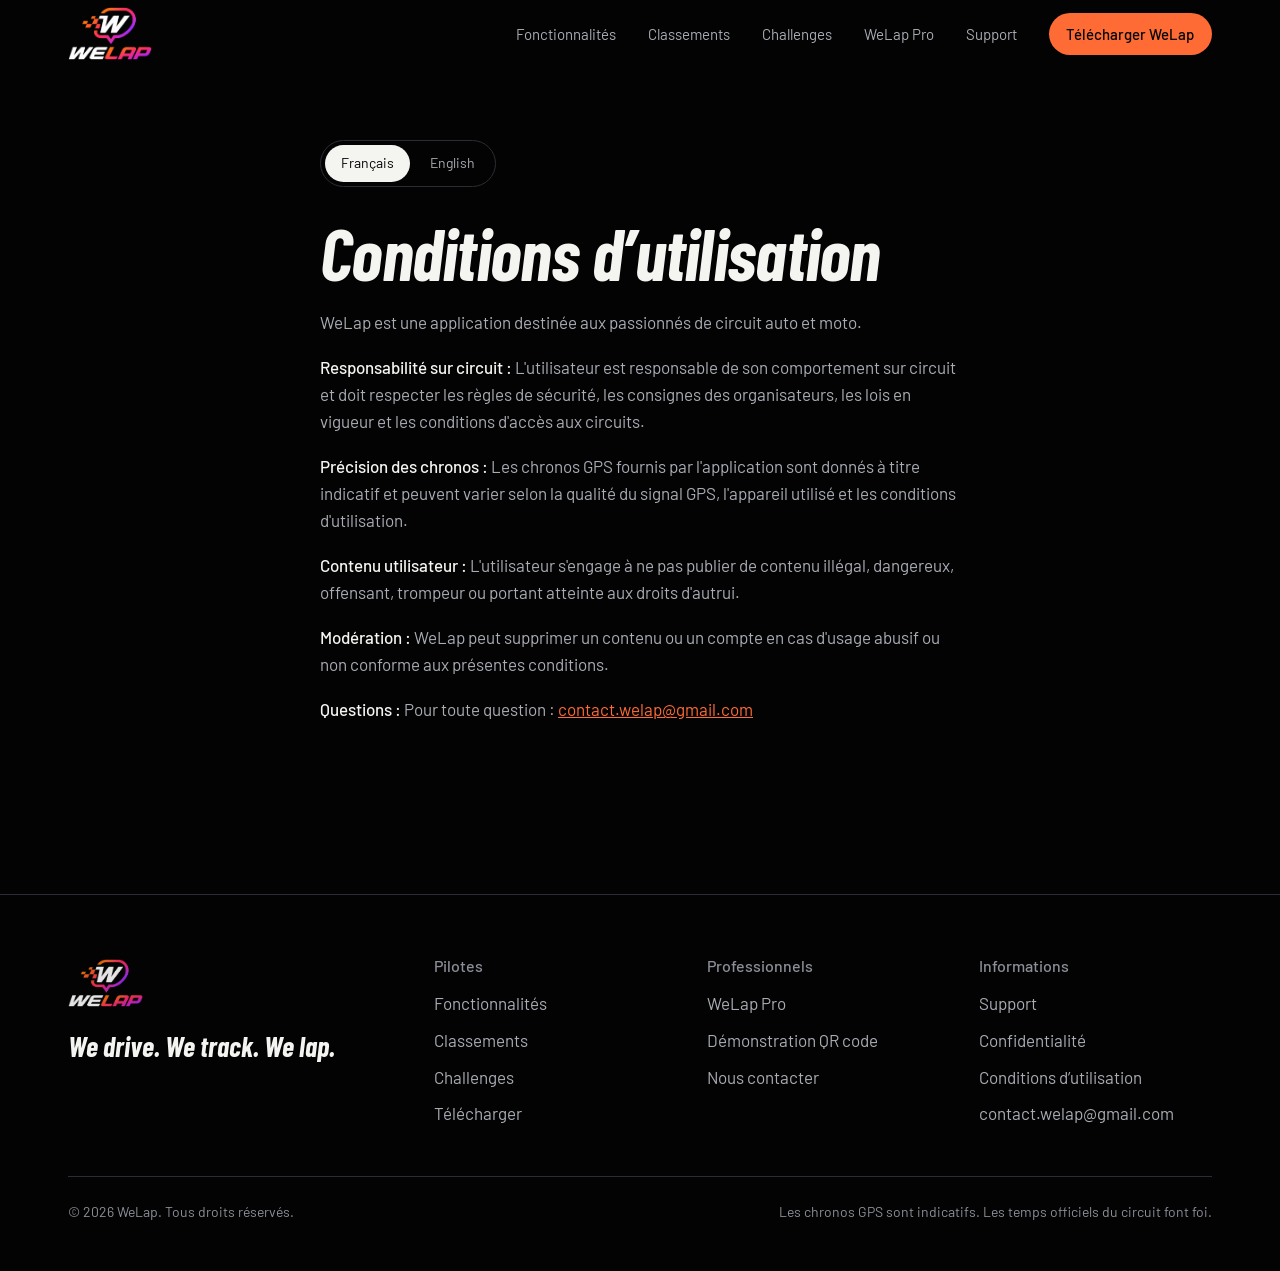
==== commit 1cfc68c8: "Fix mobile menu and update WeLap logo" ====
--- a/conditions/index.html
+++ b/conditions/index.html
@@ -37,7 +37,7 @@
 <a class="skip-link" href="#contenu">Aller au contenu</a>
 <header class="nav">
   <div class="wrap nav__inner">
-    <a class="logo" href="/" aria-label="WeLap, accueil"><svg viewBox="0 0 32 32" aria-hidden="true"><rect width="32" height="32" rx="8" fill="#ff6b35"/><path d="M6.5 9h3.6l1.6 9.2L15.4 9h3l1.2 9.2L23.4 9H27l-6.1 14.5h-3.1l-1.3-8.6-3.6 8.6H9.8z" fill="#030304"/></svg><span>WeLap</span></a>
+    <a class="logo logo--nav" href="/"><img src="/assets/img/welap-logo.png" alt="WeLap" width="373" height="240" decoding="async" fetchpriority="high"></a>
     <button class="nav__toggle" type="button" aria-expanded="false" aria-controls="menu" aria-label="Ouvrir le menu"><span></span><span></span></button>
     <nav class="nav__menu" id="menu" aria-label="Navigation principale">
       <ul class="nav__links">
@@ -105,7 +105,7 @@
   <div class="wrap">
     <div class="footer__grid">
       <div>
-        <a class="logo" href="/" aria-label="WeLap, accueil"><svg viewBox="0 0 32 32" aria-hidden="true"><rect width="32" height="32" rx="8" fill="#ff6b35"/><path d="M6.5 9h3.6l1.6 9.2L15.4 9h3l1.2 9.2L23.4 9H27l-6.1 14.5h-3.1l-1.3-8.6-3.6 8.6H9.8z" fill="#030304"/></svg><span>WeLap</span></a>
+        <a class="logo logo--footer" href="/"><img src="/assets/img/welap-logo.png" alt="WeLap" width="373" height="240" loading="lazy" decoding="async"></a>
         <p class="footer__motto">We drive. We track. We lap.</p>
       </div>
       <div>
--- a/assets/css/site.css
+++ b/assets/css/site.css
@@ -652,3 +652,38 @@
 @media (max-width: 420px) { .footer__grid { grid-template-columns: 1fr; } .contact-card .btn { white-space: normal; text-align: center; } }
 .dash { min-width: 0; }
 @media (max-width: 420px) { .dash { grid-template-columns: 1fr 1fr; } }
+
+/* ---------- Logo officiel ---------- */
+.logo img { display: block; width: auto; object-fit: contain; }
+.logo--nav img { height: 54px; }
+.logo--footer img { height: 48px; opacity: .9; }
+@media (max-width: 880px) { .logo--nav img { height: 48px; } .logo--footer img { height: 44px; } }
+
+/* ---------- Menu mobile : couche opaque dédiée ---------- */
+@media (max-width: 880px) {
+  /* backdrop-filter sur .nav crée un bloc conteneur pour les éléments fixed :
+     le menu restait coincé dans la barre et laissait voir le hero. On le coupe quand le menu est ouvert. */
+  .nav.is-open {
+    background: #000;
+    -webkit-backdrop-filter: none;
+    backdrop-filter: none;
+    z-index: 1000;
+  }
+  .nav__menu {
+    position: fixed;
+    top: var(--nav-h); left: 0; right: 0; bottom: auto;
+    height: calc(100vh - var(--nav-h));
+    height: calc(100dvh - var(--nav-h));
+    background: #000;
+    opacity: 0;
+    z-index: 1000;
+    isolation: isolate;
+    overflow-y: auto;
+    overscroll-behavior: contain;
+    -webkit-overflow-scrolling: touch;
+    gap: 2rem;
+  }
+  .nav.is-open .nav__menu { opacity: 1; }
+  body.menu-open { overflow: hidden; touch-action: none; }
+  body.menu-open .nav__menu { touch-action: pan-y; }
+}
